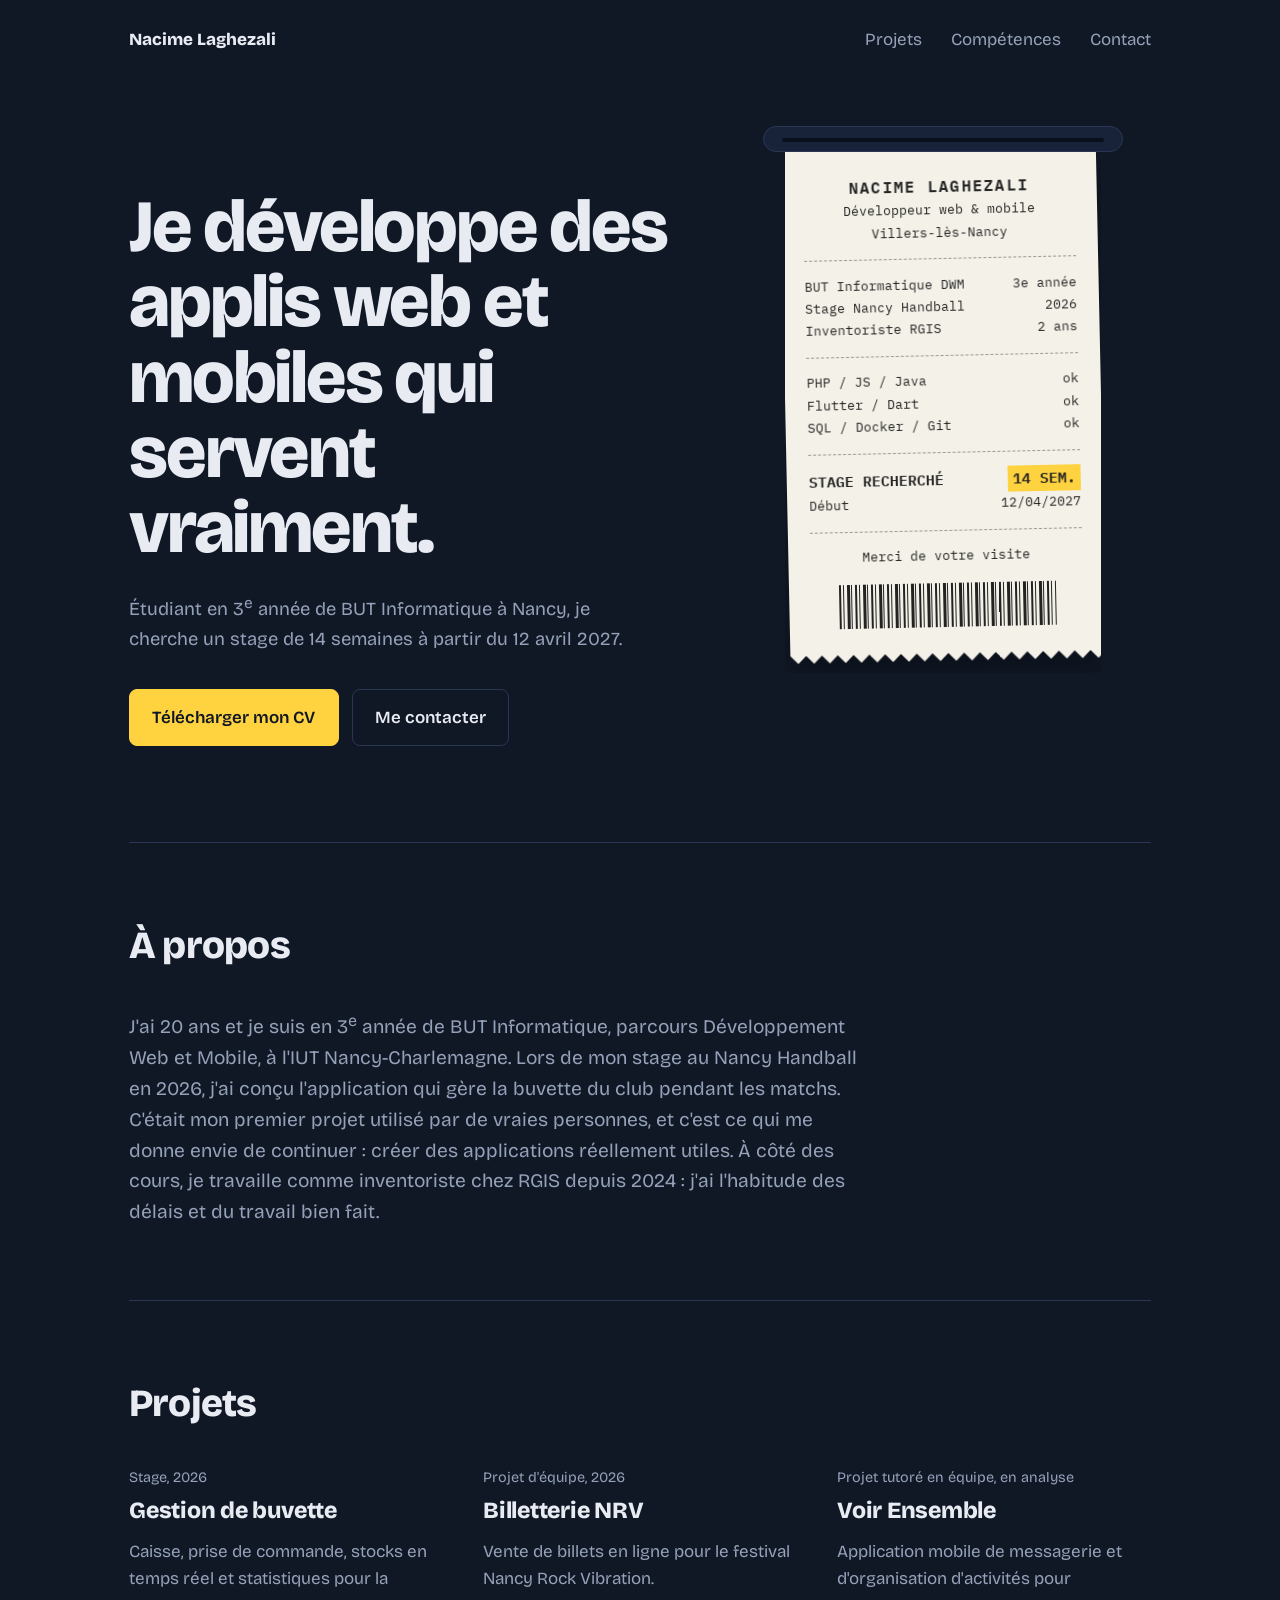
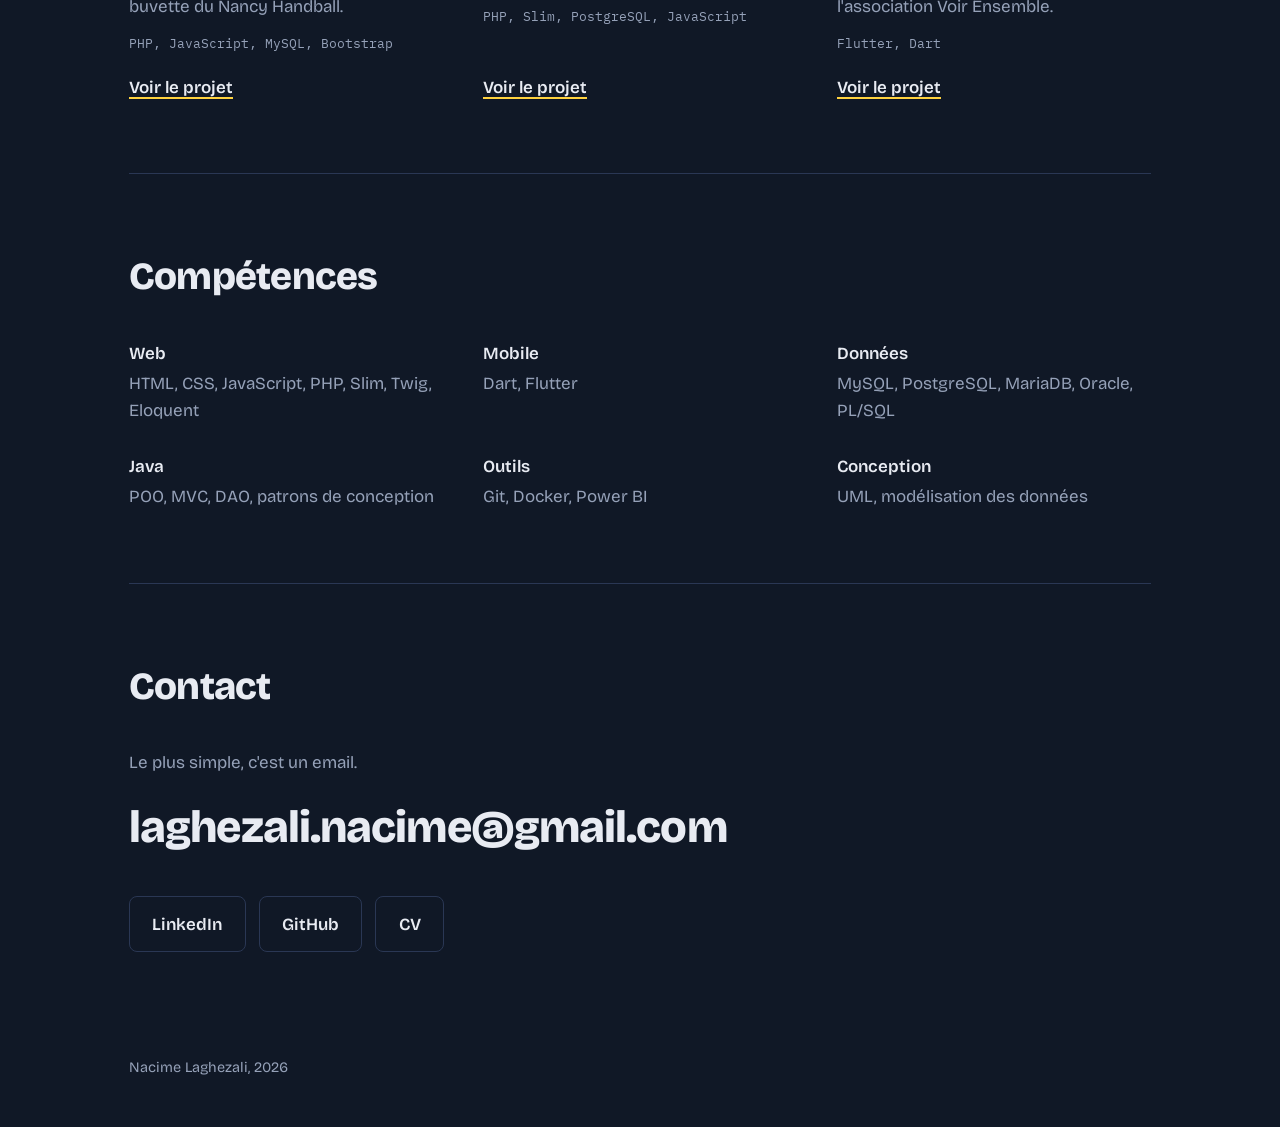
==== index.html @ 6eb89904 "Add files via upload" ====
<!DOCTYPE html>
<html lang="fr">
<head>
  <meta charset="UTF-8">
  <meta name="viewport" content="width=device-width, initial-scale=1.0">
  <title>Nacime Laghezali — Développeur web et mobile</title>
  <meta name="description" content="Portfolio de Nacime Laghezali, étudiant en BUT Informatique (DWM), à la recherche d'un stage de 14 semaines à partir d'avril 2027.">
  <link rel="preconnect" href="https://fonts.googleapis.com">
  <link rel="preconnect" href="https://fonts.gstatic.com" crossorigin>
  <link href="https://fonts.googleapis.com/css2?family=Bricolage+Grotesque:opsz,wght@12..96,400;12..96,600;12..96,800&family=IBM+Plex+Mono:wght@400;600&display=swap" rel="stylesheet">
  <link rel="stylesheet" href="style.css">
</head>
<body>

  <header class="nav">
    <a href="#" class="logo">Nacime Laghezali</a>
    <nav>
      <a href="#projets">Projets</a>
      <a href="#competences">Compétences</a>
      <a href="#contact">Contact</a>
    </nav>
  </header>

  <section class="hero">
    <div class="hero-text">
      <h1>Je développe des applis web et mobiles qui servent vraiment.</h1>
      <p>
        Étudiant en 3<sup>e</sup> année de BUT Informatique à Nancy, je cherche un stage
        de 14 semaines à partir du 12 avril 2027.
      </p>
      <div class="buttons">
        <a href="CV_Nacime_Laghezali.pdf" class="btn btn-primary" download>Télécharger mon CV</a>
        <a href="#contact" class="btn">Me contacter</a>
      </div>
    </div>

    <div class="printer">
      <div class="slot"></div>
      <div class="paper-wrap">
        <div class="receipt" role="img" aria-label="Ticket récapitulatif : BUT Informatique 3e année, stage au Nancy Handball, job RGIS, stage recherché de 14 semaines dès le 12 avril 2027">
          <p class="r-title">NACIME LAGHEZALI</p>
          <p class="r-center">Développeur web &amp; mobile<br>Villers-lès-Nancy</p>
          <hr>
          <ul>
            <li><span>BUT Informatique DWM</span><span>3e année</span></li>
            <li><span>Stage Nancy Handball</span><span>2026</span></li>
            <li><span>Inventoriste RGIS</span><span>2 ans</span></li>
          </ul>
          <hr>
          <ul>
            <li><span>PHP / JS / Java</span><span>ok</span></li>
            <li><span>Flutter / Dart</span><span>ok</span></li>
            <li><span>SQL / Docker / Git</span><span>ok</span></li>
          </ul>
          <hr>
          <ul class="r-total">
            <li><span>STAGE RECHERCHÉ</span><span>14 SEM.</span></li>
            <li><span>Début</span><span>12/04/2027</span></li>
          </ul>
          <hr>
          <p class="r-center">Merci de votre visite</p>
          <div class="barcode"></div>
        </div>
      </div>
    </div>
  </section>

  <main>

    <section class="block" id="apropos">
      <h2>À propos</h2>
      <p class="about">
        J'ai 20 ans et je suis en 3<sup>e</sup> année de BUT Informatique, parcours Développement
        Web et Mobile, à l'IUT Nancy-Charlemagne. Lors de mon stage au Nancy Handball en 2026,
        j'ai conçu l'application qui gère la buvette du club pendant les matchs. C'était mon
        premier projet utilisé par de vraies personnes, et c'est ce qui me donne envie de
        continuer : créer des applications réellement utiles. À côté des cours, je travaille
        comme inventoriste chez RGIS depuis 2024 : j'ai l'habitude des délais et du travail bien fait.
      </p>
    </section>

    <section class="block" id="projets">
      <h2>Projets</h2>

      <div class="projects">

        <article class="project">
          <a href="projets/buvette.html" class="shot">
            <img src="img/projet1/screen2.png" alt="Application de gestion de buvette" onerror="this.parentElement.remove()">
          </a>
          <p class="meta">Stage, 2026</p>
          <h3><a href="projets/buvette.html">Gestion de buvette</a></h3>
          <p>Caisse, prise de commande, stocks en temps réel et statistiques pour la buvette du Nancy Handball.</p>
          <p class="techs">PHP, JavaScript, MySQL, Bootstrap</p>
          <a href="projets/buvette.html" class="link">Voir le projet</a>
        </article>

        <article class="project">
          <a href="projets/nrv.html" class="shot">
            <img src="img/projet2/screen1.png" alt="Billetterie du festival NRV" onerror="this.parentElement.remove()">
          </a>
          <p class="meta">Projet d'équipe, 2026</p>
          <h3><a href="projets/nrv.html">Billetterie NRV</a></h3>
          <p>Vente de billets en ligne pour le festival Nancy Rock Vibration.</p>
          <p class="techs">PHP, Slim, PostgreSQL, JavaScript</p>
          <a href="projets/nrv.html" class="link">Voir le projet</a>
        </article>

        <article class="project">
          <a href="projets/voir-ensemble.html" class="shot">
            <img src="img/projet3/screen1.png" alt="Application Voir Ensemble" onerror="this.parentElement.remove()">
          </a>
          <p class="meta">Projet tutoré en équipe, en analyse</p>
          <h3><a href="projets/voir-ensemble.html">Voir Ensemble</a></h3>
          <p>Application mobile de messagerie et d'organisation d'activités pour l'association Voir Ensemble.</p>
          <p class="techs">Flutter, Dart</p>
          <a href="projets/voir-ensemble.html" class="link">Voir le projet</a>
        </article>

      </div>
    </section>

    <section class="block" id="competences">
      <h2>Compétences</h2>
      <dl class="skills">
        <div><dt>Web</dt><dd>HTML, CSS, JavaScript, PHP, Slim, Twig, Eloquent</dd></div>
        <div><dt>Mobile</dt><dd>Dart, Flutter</dd></div>
        <div><dt>Données</dt><dd>MySQL, PostgreSQL, MariaDB, Oracle, PL/SQL</dd></div>
        <div><dt>Java</dt><dd>POO, MVC, DAO, patrons de conception</dd></div>
        <div><dt>Outils</dt><dd>Git, Docker, Power BI</dd></div>
        <div><dt>Conception</dt><dd>UML, modélisation des données</dd></div>
      </dl>
    </section>

    <section class="block contact" id="contact">
      <h2>Contact</h2>
      <p>Le plus simple, c'est un email.</p>
      <a href="mailto:laghezali.nacime@gmail.com" class="mail">laghezali.nacime@gmail.com</a>
      <div class="buttons">
        <a href="https://www.linkedin.com/in/nacime-laghezali-04b370360/" target="_blank" rel="noopener" class="btn">LinkedIn</a>
        <a href="https://github.com/nacimeoo" target="_blank" rel="noopener" class="btn">GitHub</a>
        <a href="CV_Nacime_Laghezali.pdf" class="btn" download>CV</a>
      </div>
    </section>

  </main>

  <footer>Nacime Laghezali, 2026</footer>

</body>
</html>
---- style.css ----
:root {
  --ink: #101826;      
  --panel: #18233a;    
  --line: #2a3754;    
  --text: #e8ebf2;
  --muted: #95a1b8;
  --paper: #f4f1e8;    
  --paper-ink: #232323;
  --marker: #ffd23f;  

  --sans: "Bricolage Grotesque", system-ui, sans-serif;
  --mono: "IBM Plex Mono", monospace;
}

* { margin: 0; padding: 0; box-sizing: border-box; }

html { scroll-behavior: smooth; }

body {
  font-family: var(--sans);
  background: var(--ink);
  color: var(--text);
  font-size: 1.0625rem;
  line-height: 1.6;
}

a { color: inherit; }

:focus-visible { outline: 2px solid var(--marker); outline-offset: 3px; }

.nav {
  display: flex;
  justify-content: space-between;
  align-items: center;
  max-width: 1150px;
  margin: 0 auto;
  padding: 1.6rem 5%;
}
.logo { font-weight: 800; text-decoration: none; }
.nav nav { display: flex; gap: 1.8rem; }
.nav nav a { color: var(--muted); text-decoration: none; }
.nav nav a:hover { color: var(--text); }

.hero {
  max-width: 1150px;
  margin: 0 auto;
  padding: 3rem 5% 6rem;
  display: grid;
  grid-template-columns: 1.3fr 1fr;
  gap: 4rem;
  align-items: start;
}

.hero-text { padding-top: 4rem; }

.hero h1 {
  font-size: clamp(2.6rem, 6vw, 4.6rem);
  font-weight: 800;
  line-height: 1.02;
  letter-spacing: -.03em;
  max-width: 13ch;
}

.hero-text > p {
  max-width: 44ch;
  color: var(--muted);
  font-size: 1.15rem;
  margin: 1.6rem 0 2.2rem;
}

.buttons { display: flex; flex-wrap: wrap; gap: .8rem; }

.btn {
  padding: .85rem 1.4rem;
  border: 1.5px solid var(--line);
  border-radius: 8px;
  font-weight: 600;
  text-decoration: none;
  transition: border-color .2s;
}
.btn:hover { border-color: var(--text); }
.btn-primary { background: var(--marker); border-color: var(--marker); color: var(--ink); }
.btn-primary:hover { border-color: var(--paper); background: var(--paper); }

.printer { position: relative; max-width: 360px; justify-self: center; width: 100%; }

.slot {
  position: relative;
  z-index: 2;
  height: 26px;
  background: var(--panel);
  border: 1px solid var(--line);
  border-radius: 13px;
}
.slot::after {
  content: "";
  position: absolute;
  left: 18px; right: 18px; top: 11px;
  height: 4px;
  border-radius: 2px;
  background: #0a101b;
}

.paper-wrap { overflow: hidden; margin: -12px 22px 0; padding-bottom: 20px; }

.receipt {
  position: relative;
  background: var(--paper);
  color: var(--paper-ink);
  font-family: var(--mono);
  font-size: .82rem;
  line-height: 1.7;
  padding: 2rem 1.4rem 1.6rem;
  box-shadow: 0 18px 30px rgba(0, 0, 0, .35);
  transform: rotate(-1.2deg);
  animation: print 2.4s cubic-bezier(.35, .1, .25, 1) .3s both;
}

.receipt::after {
  content: "";
  position: absolute;
  left: 0; right: 0; bottom: -8px;
  height: 8px;
  background: var(--paper);
  clip-path: polygon(0 0, 100% 0, 100% 0, 97.5% 100%, 95% 0, 92.5% 100%, 90% 0, 87.5% 100%, 85% 0, 82.5% 100%, 80% 0, 77.5% 100%, 75% 0, 72.5% 100%, 70% 0, 67.5% 100%, 65% 0, 62.5% 100%, 60% 0, 57.5% 100%, 55% 0, 52.5% 100%, 50% 0, 47.5% 100%, 45% 0, 42.5% 100%, 40% 0, 37.5% 100%, 35% 0, 32.5% 100%, 30% 0, 27.5% 100%, 25% 0, 22.5% 100%, 20% 0, 17.5% 100%, 15% 0, 12.5% 100%, 10% 0, 7.5% 100%, 5% 0, 2.5% 100%, 0 0);
}

.r-title { text-align: center; font-weight: 600; font-size: 1rem; letter-spacing: .08em; }
.r-center { text-align: center; }

.receipt hr { border: none; border-top: 1.5px dashed #9b978c; margin: .9rem 0; }

.receipt ul { list-style: none; }
.receipt li { display: flex; justify-content: space-between; gap: 1rem; }

.r-total li:first-child { font-weight: 600; font-size: .95rem; }
.r-total li:first-child span:last-child { background: var(--marker); padding: 0 .3rem; }

.barcode {
  height: 44px;
  margin: 1rem 10% 0;
  background: repeating-linear-gradient(90deg,
    var(--paper-ink) 0 2px, transparent 2px 4px,
    var(--paper-ink) 4px 5px, transparent 5px 8px,
    var(--paper-ink) 8px 11px, transparent 11px 12px,
    var(--paper-ink) 12px 13px, transparent 13px 16px);
}

main { max-width: 1150px; margin: 0 auto; padding: 0 5%; }

.block { padding: 4.5rem 0; border-top: 1px solid var(--line); }

.block h2 {
  font-size: clamp(1.8rem, 3.5vw, 2.4rem);
  font-weight: 800;
  letter-spacing: -.02em;
  margin-bottom: 2rem;
}

.about { max-width: 62ch; font-size: 1.2rem; color: var(--muted); }

.projects {
  display: grid;
  grid-template-columns: repeat(3, 1fr);
  gap: 2.5rem;
}

.project { display: flex; flex-direction: column; }

.shot {
  display: block;
  aspect-ratio: 16 / 10;
  padding: 10px 10px 0;
  background: var(--panel);
  border: 1px solid var(--line);
  border-radius: 10px;
  overflow: hidden;
  margin-bottom: 1.3rem;
  transition: border-color .2s;
}
.shot img {
  width: 100%;
  height: 100%;
  object-fit: cover;
  object-position: top left;
  border-radius: 6px 6px 0 0;
  display: block;
}
.project:hover .shot { border-color: var(--muted); }
.meta { color: var(--muted); font-size: .9rem; }
.project h3 { font-size: 1.45rem; font-weight: 800; letter-spacing: -.01em; margin: .15rem 0 .6rem; }
.project > p { color: var(--muted); }

.result {
  color: var(--text) !important;
  margin-top: .9rem;
  padding: .7rem .9rem;
  background: var(--panel);
  border-radius: 6px;
  font-size: .95rem;
}

.techs { margin: .9rem 0 1.2rem; font-family: var(--mono); font-size: .8rem; }

.link {
  margin-top: auto;
  align-self: flex-start;
  font-weight: 600;
  text-decoration-color: var(--marker);
  text-underline-offset: 4px;
  text-decoration-thickness: 2px;
}
.link:hover { color: var(--marker); }

.skills {
  display: grid;
  grid-template-columns: repeat(3, 1fr);
  gap: 1.8rem 2.5rem;
}
.skills dt { font-weight: 600; margin-bottom: .2rem; }
.skills dd { color: var(--muted); }

.contact p { color: var(--muted); }
.mail {
  display: inline-block;
  margin: 1rem 0 2rem;
  font-size: clamp(1.4rem, 4.5vw, 2.8rem);
  font-weight: 800;
  letter-spacing: -.02em;
  text-decoration: none;
  background: linear-gradient(var(--marker), var(--marker)) 0 88% / 0 30% no-repeat;
  transition: background-size .35s;
}
.mail:hover { background-size: 100% 30%; color: var(--text); }

footer {
  max-width: 1150px;
  margin: 0 auto;
  padding: 2rem 5% 3rem;
  color: var(--muted);
  font-size: .9rem;
}

@keyframes print {
  from { transform: translateY(-100%) rotate(0deg); }
  85%  { transform: translateY(0) rotate(0deg); }
  to   { transform: translateY(0) rotate(-1.2deg); }
}

@media (prefers-reduced-motion: reduce) {
  .receipt { animation: none; }
  .mail, .btn { transition: none; }
}

@media (max-width: 900px) {
  .hero { grid-template-columns: 1fr; gap: 3rem; }
  .hero-text { padding-top: 1rem; }
  .projects, .skills { grid-template-columns: repeat(2, 1fr); }
}

@media (max-width: 600px) {
  .nav nav { gap: 1rem; font-size: .9rem; }
  .logo { font-size: .95rem; }
  .projects, .skills { grid-template-columns: 1fr; }
}

.project h3 a { text-decoration: none; }
.project h3 a:hover { color: var(--marker); }

.detail { padding-top: 2rem; padding-bottom: 5rem; }

.back {
  display: inline-block;
  color: var(--muted);
  text-decoration: none;
  margin-bottom: 2.5rem;
}
.back::before { content: "‹ "; }
.back:hover { color: var(--text); }

.detail h1 {
  font-size: clamp(2.6rem, 6vw, 4.2rem);
  font-weight: 800;
  line-height: 1.02;
  letter-spacing: -.03em;
}
.lead { max-width: 52ch; color: var(--muted); font-size: 1.2rem; margin: 1.2rem 0 3rem; }

.carousel {
  position: relative;
  overflow: hidden;
  background: var(--panel);
  border: 1px solid var(--line);
  border-radius: 12px;
  margin-bottom: 4rem;
}
.carousel-track {
  display: flex;
  transition: transform .5s cubic-bezier(.4, 0, .2, 1);
}
.carousel-track img {
  flex: 0 0 100%;
  width: 100%;
  aspect-ratio: 16 / 9;
  object-fit: contain;
  padding: 14px 14px 44px;
  display: block;
}

.arrow {
  position: absolute;
  top: calc(50% - 15px);
  transform: translateY(-50%);
  width: 46px;
  height: 46px;
  border-radius: 50%;
  border: none;
  background: var(--paper);
  color: var(--ink);
  font-size: 1.8rem;
  line-height: 1;
  cursor: pointer;
  box-shadow: 0 6px 18px rgba(0, 0, 0, .35);
  transition: background .2s;
}
.arrow:hover { background: var(--marker); }
.prev { left: 1rem; }
.next { right: 1rem; }

.dots {
  position: absolute;
  bottom: 14px;
  left: 0; right: 0;
  display: flex;
  justify-content: center;
  gap: .5rem;
}
.dots button {
  width: 9px;
  height: 9px;
  padding: 0;
  border: none;
  border-radius: 5px;
  background: var(--line);
  cursor: pointer;
  transition: width .3s, background .3s;
}
.dots button.active { width: 26px; background: var(--marker); }

.carousel.single .arrow, .carousel.single .dots { display: none; }
.carousel.single .carousel-track img { padding-bottom: 14px; }

.detail-text { max-width: 68ch; }
.detail-text h2 { font-size: 1.5rem; font-weight: 800; letter-spacing: -.01em; margin: 2.4rem 0 .7rem; }
.detail-text h2:first-child { margin-top: 0; }
.detail-text p, .detail-text li { color: var(--muted); }
.detail-text ul { padding-left: 1.2rem; }
.detail-text li { margin-bottom: .4rem; }
.detail-text li::marker { color: var(--marker); }

.detail-text .stack { list-style: none; padding: 0; display: flex; flex-wrap: wrap; gap: .5rem; }
.detail-text .stack li {
  margin: 0;
  padding: .35rem .8rem;
  font-family: var(--mono);
  font-size: .85rem;
  color: var(--text);
  background: var(--panel);
  border: 1px solid var(--line);
  border-radius: 6px;
}

.detail-links { display: flex; flex-wrap: wrap; gap: .8rem; margin-top: 4rem; }

@media (max-width: 600px) {
  .arrow { width: 38px; height: 38px; font-size: 1.5rem; }
  .prev { left: .5rem; }
  .next { right: .5rem; }
}
.detail-text strong { color: var(--text); font-weight: 600; }
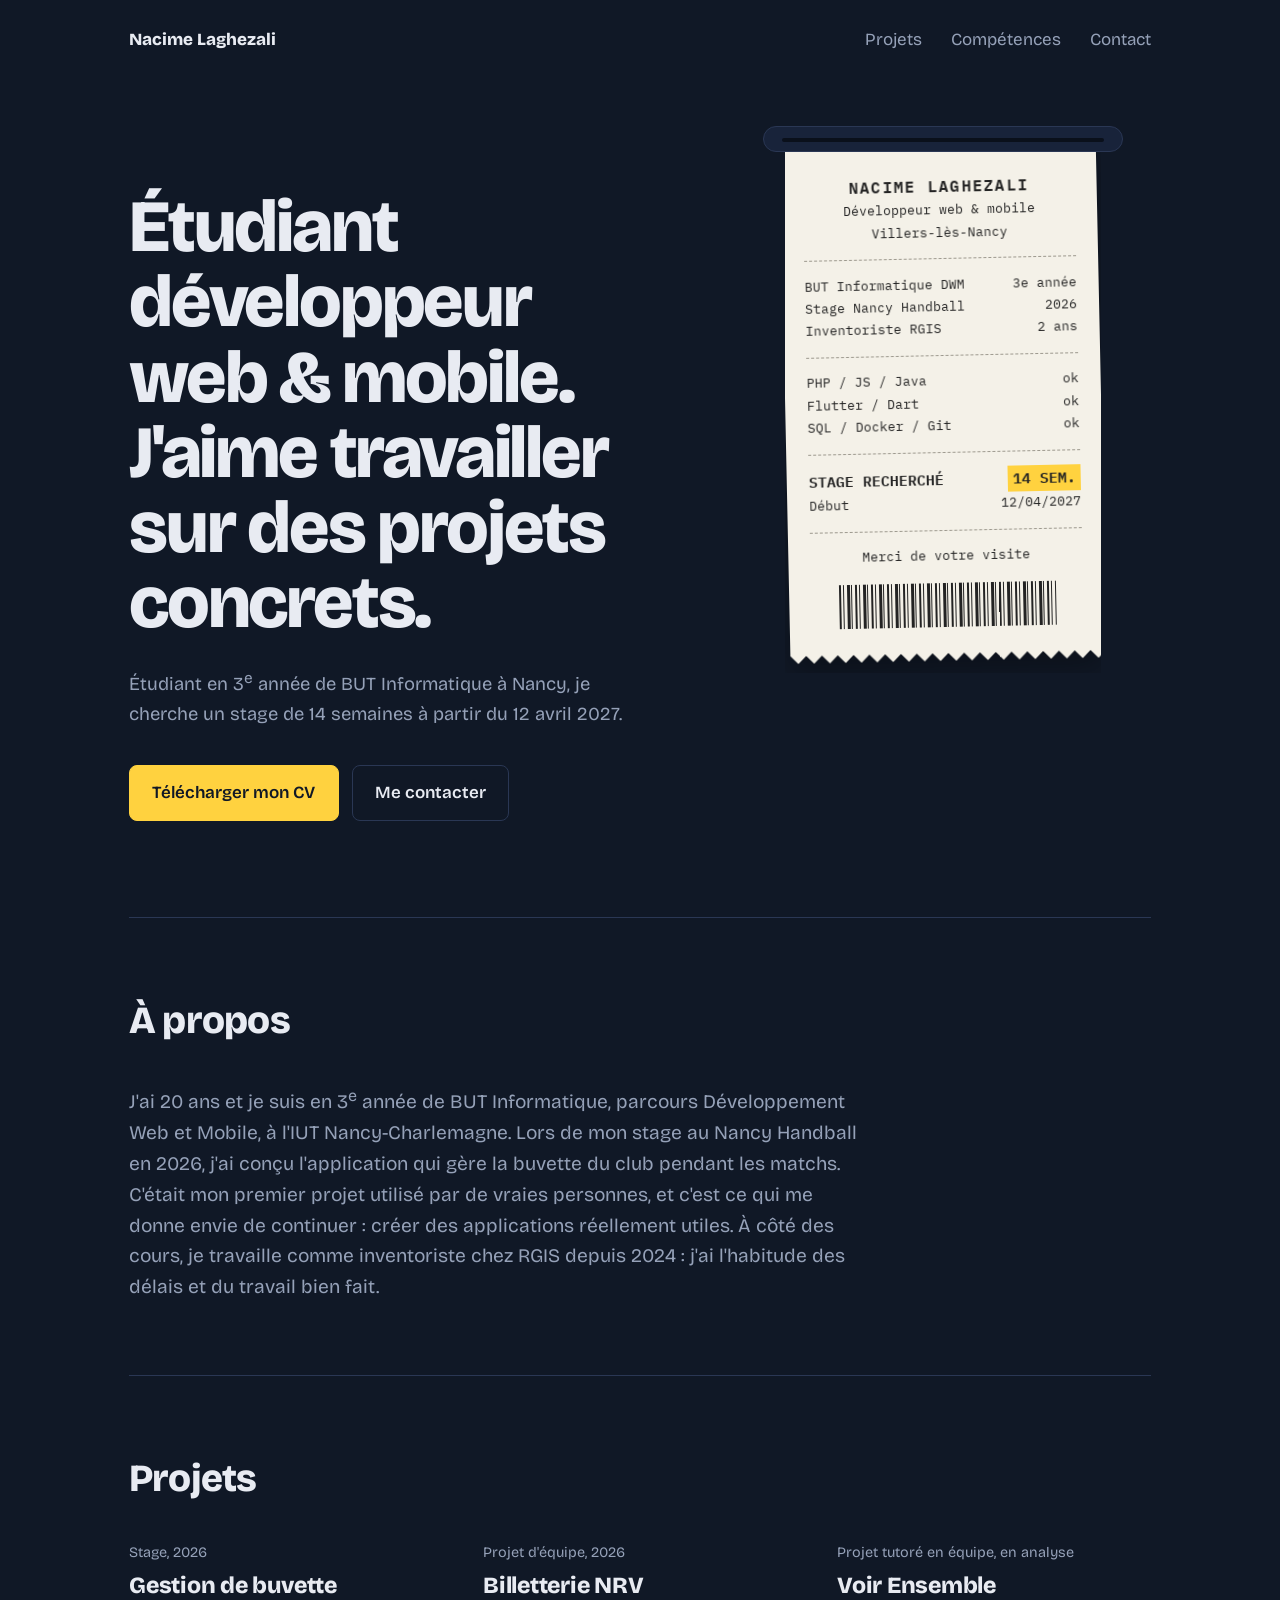
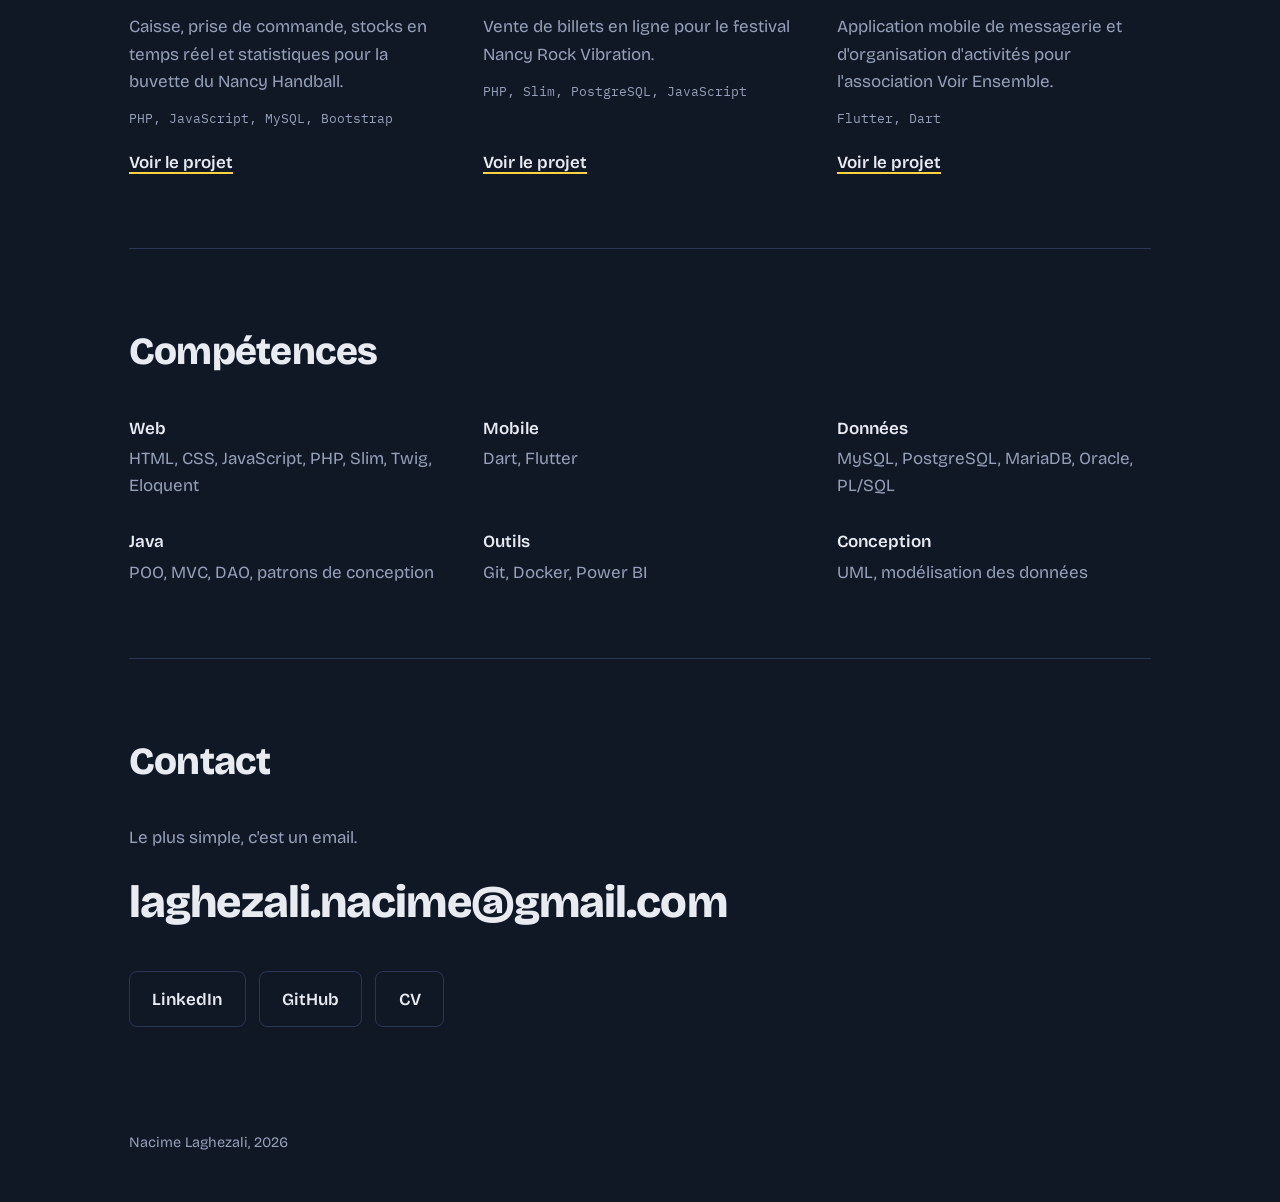
==== commit fdaca0bb: "Add files via upload" ====
--- a/index.html
+++ b/index.html
@@ -23,7 +23,7 @@
 
   <section class="hero">
     <div class="hero-text">
-      <h1>Je développe des applis web et mobiles qui servent vraiment.</h1>
+      <h1>Étudiant développeur web & mobile. J'aime travailler sur des projets concrets.</h1>
       <p>
         Étudiant en 3<sup>e</sup> année de BUT Informatique à Nancy, je cherche un stage
         de 14 semaines à partir du 12 avril 2027.
